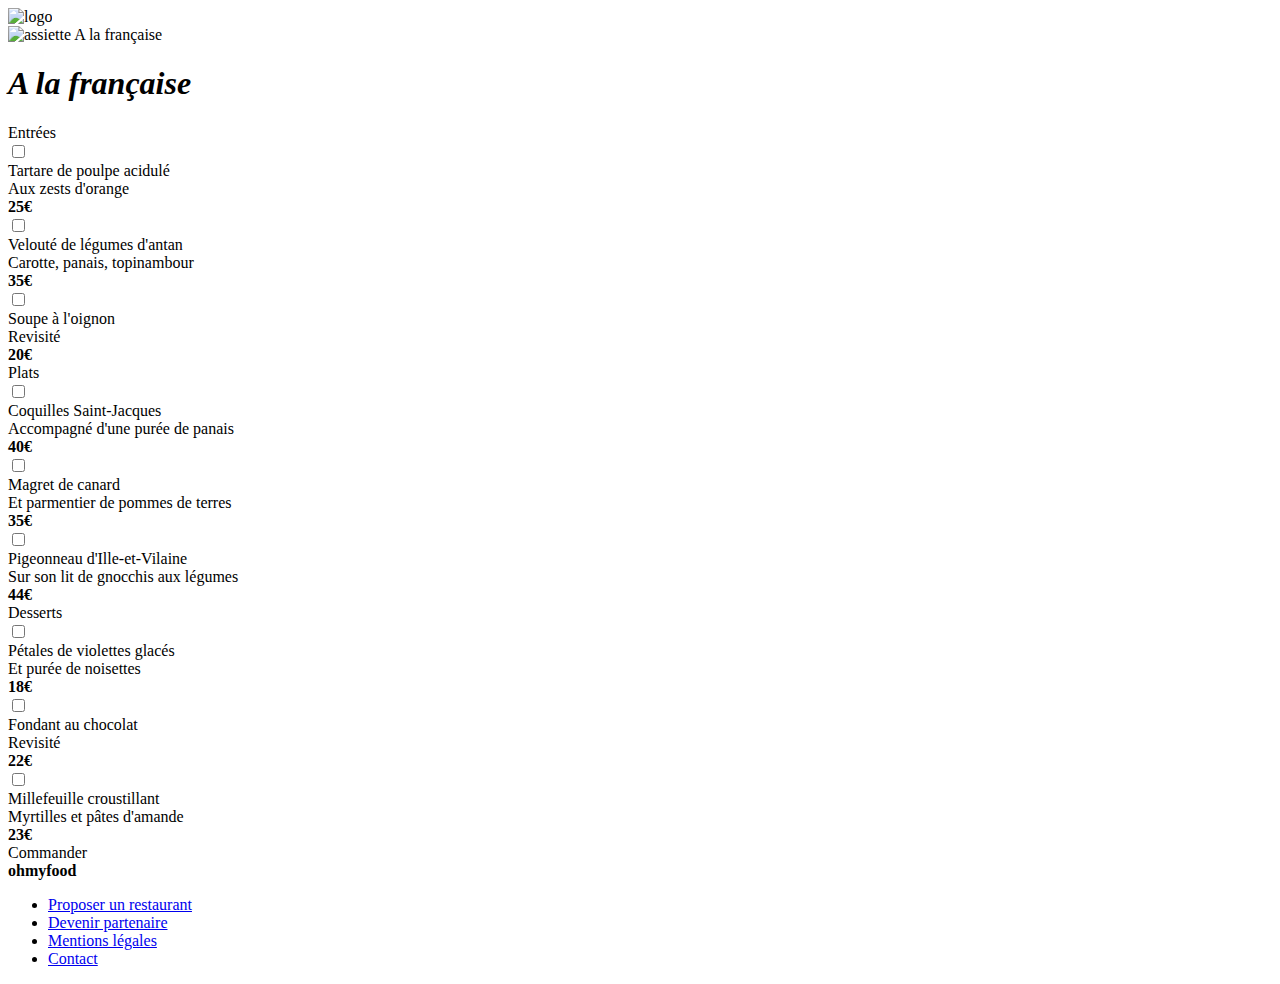
==== restaurants/a_la_francaise.html @ c6378455 "Update Caractère: Design System Config-All" ====
<!DOCTYPE html>
<html lang="fr">
	<head>
		<meta charset="UTF-8">
		<meta name="viewport" content="width=device-width, initial-scale=1.0">
		<title>Restaurant "A la française" loc Bernard Dev</title>
		<!--fonts shrikhand cdn google-->
		<link rel="preconnect" href="https://fonts.googleapis.com">
        <link rel="preconnect" href="https://fonts.gstatic.com" crossorigin>
        <link href="https://fonts.googleapis.com/css2?family=Shrikhand&display=swap" rel="stylesheet">	
	    <!--Icone fonts-->
		<link rel="stylesheet" href="https://cdnjs.cloudflare.com/ajax/libs/font-awesome/6.2.1/css/all.min.css"
			integrity="sha512-MV7K8+y+gLIBoVD59lQIYicR65iaqukzvf/nwasF0nqhPay5w/9lJmVM2hMDcnK1OnMGCdVK+iQrJ7lzPJQd1w=="
			crossorigin="anonymous" referrerpolicy="no-referrer">		
	    
		<link rel="stylesheet" href="http://localhost/Projet_4_Dev_v4/assets/css/menu_all.css">		
	</head>
	<body>
		<div class="main-container">
			<header>
				<!--Composant-1-->
				<div class="container-logo"><!--flex-->				
					<div class="flech-retourn">
						<a href="http://localhost/Projet_4_Dev_v4/index.html">
							<i class="fa-arrow-left fas"></i>
						</a>
					</div>
					<img class="logo" src="http://localhost/Projet_4_Dev_v4/assets/images/logo/ohmyfood@2x.svg" alt="logo">				
				</div>			
			</header>
			 <main>											
				<!--Composant-2-->
				<div class="container-image">
					<img class="c2-image" src="http://localhost/Projet_4_Dev_v4/assets/images/restaurants/toa-heftiba-DQKerTsQwi0-unsplash.jpg" alt="assiette A la française">
				</div>					
				<section>
					<!--Composant-3-->
					<div class="container-composant-3">	
						<div class="container-menu-top">				
							<div class="menu-top-titre">					
								<h1 class="text-1"><I>A la française</I></h1>					
								<div class="cart-coeur ">									
									<i class="fa-regular fa-heart icon-coeur-1"></i>
									<i class="fa-solid fa-heart icon-coeur-2"></i>						
								</div>	
							</div>						
						</div>	
						<div class="container-menu-Corps">		
							<div class="menu-corp-titre text-2">Entrées</div>
							<div class="menu-corp-trait"></div>  
							<div class="animat_nas_1x">
								<!--origin-0-->
								<div class="menu-corp-carts">		
									<div class="compos-3-container">	
										<input type="checkbox"  id="compos-3-nas-0">
										<label for="compos-3-nas-0"></label>	
										<div class="compos-3-B_0"><!--flex-->	
											<div class="compos-3-B_1">
												<div class="compos-3-B_1_1 text-3">Tartare de poulpe acidulé</div>
												<div class="compos-3-B_1_1 text-4">Aux zests d'orange</div>
											</div>		
											<div class="compos-3-B_2"><strong>25€</strong></div>		
											<div class="compos-3-B_3">
												<div class="compos-3-B_3_e-1"><i class="fa-check fas compos-3-B_3_e-2"></i></div>
											</div>		
										</div>	
									</div>	
								</div>		
								<!--clone-1-->
								<div class="menu-corp-carts">		
									<div  class="compos-3-container">	
										<input type="checkbox" id="compos-3-nas-1">
										<label for="compos-3-nas-1"></label>
										<div class="compos-3-B_0"><!--flex-->	
											<div class="compos-3-B_1">
												<div class="compos-3-B_1_1 text-3">Velouté de légumes d'antan</div>
												<div class="compos-3-B_1_1 text-4">Carotte, panais, topinambour</div>
											</div>		
											<div class="compos-3-B_2"><strong>35€</strong></div>		
											<div class="compos-3-B_3">
												<div class="compos-3-B_3_e-1"><i class="fa-check fas compos-3-B_3_e-2"></i></div>
											</div>		
										</div>	
									</div>	
								</div>
								<!--clone-2-->
								<div class="menu-corp-carts">		
									<div  class="compos-3-container">	
										<input type="checkbox"  id="compos-3-nas-2">
										<label for="compos-3-nas-2"></label>
										<div class="compos-3-B_0"><!--flex-->	
											<div class="compos-3-B_1">
												<div class="compos-3-B_1_1 text-3">Soupe à l'oignon</div>
												<div class="compos-3-B_1_1 text-4">Revisité</div>
											</div>		
											<div class="compos-3-B_2"><strong>20€</strong></div>		
											<div class="compos-3-B_3">
												<div class="compos-3-B_3_e-1"><i class="fa-check fas compos-3-B_3_e-2"></i></div>
											</div>		
										</div>	
									</div>	
								</div>			
							</div>
							<div class="menu-corp-titre m-t_20 text-2">Plats</div>
							<div class="menu-corp-trait"></div>
				
							<div class="animat_nas_2x">
								<!--clone-3-->
								<div class="menu-corp-carts">		
									<div class="compos-3-container">	
										<input type="checkbox" id="compos-3-nas-3">
										<label for="compos-3-nas-3"></label>
										<div class="compos-3-B_0"><!--flex-->	
											<div class="compos-3-B_1">
												<div class="compos-3-B_1_1 text-3">Coquilles Saint-Jacques</div>
												<div class="compos-3-B_1_1 text-4">Accompagné d'une purée de panais</div>
											</div>		
											<div class="compos-3-B_2"><strong>40€</strong></div>		
											<div class="compos-3-B_3">
												<div class="compos-3-B_3_e-1"><i class="fa-check fas compos-3-B_3_e-2"></i></div>
											</div>		
										</div>	
									</div>	
								</div>		
								<!--clone-4-->
								<div class="menu-corp-carts">		
									<div  class="compos-3-container">	
										<input type="checkbox"  id="compos-3-nas-4">
										<label for="compos-3-nas-4"></label>
										<div class="compos-3-B_0"><!--flex-->	
											<div class="compos-3-B_1">
												<div class="compos-3-B_1_1 text-3">Magret de canard</div>
												<div class="compos-3-B_1_1 text-4">Et parmentier de pommes de terres</div>
											</div>		
											<div class="compos-3-B_2"><strong>35€</strong></div>		
											<div class="compos-3-B_3">
												<div class="compos-3-B_3_e-1"><i class="fa-check fas compos-3-B_3_e-2"></i></div>
											</div>		
										</div>	
									</div>	
								</div>
								<!--clone-5-->
								<div class="menu-corp-carts">		
									<div  class="compos-3-container">	
										<input type="checkbox"  id="compos-3-nas-5">
										<label for="compos-3-nas-5"></label>
										<div class="compos-3-B_0"><!--flex-->	
											<div class="compos-3-B_1">
												<div class="compos-3-B_1_1 text-3">Pigeonneau d'Ille-et-Vilaine</div>
												<div class="compos-3-B_1_1 text-4">Sur son lit de gnocchis aux légumes</div>
											</div>		
											<div class="compos-3-B_2"><strong>44€</strong></div>		
											<div class="compos-3-B_3">
												<div class="compos-3-B_3_e-1"><i class="fa-check fas compos-3-B_3_e-2"></i></div>
											</div>		
										</div>	
									</div>	
								</div>					
							</div>				
							<div class="menu-corp-titre m-t_20 text-2">Desserts</div>
							<div class="menu-corp-trait"></div>				
							<div class="animat_nas_3x">
								<!--clone-6-->
								<div class="menu-corp-carts">		
									<div class="compos-3-container">	
										<input type="checkbox" id="compos-3-nas-6">
										<label for="compos-3-nas-6"></label>	
										<div class="compos-3-B_0"><!--flex-->	
											<div class="compos-3-B_1">
												<div class="compos-3-B_1_1 text-3">Pétales de violettes glacés</div>
												<div class="compos-3-B_1_1 text-4">Et purée de noisettes</div>
											</div>		
											<div class="compos-3-B_2"><strong>18€</strong></div>		
											<div class="compos-3-B_3">
												<div class="compos-3-B_3_e-1"><i class="fa-check fas compos-3-B_3_e-2"></i></div>
											</div>		
										</div>	
									</div>	
								</div>		
								<!--clone-7-->
								<div class="menu-corp-carts">		
									<div  class="compos-3-container">	
										<input type="checkbox"  id="compos-3-nas-7">
										<label for="compos-3-nas-7"></label>
										<div class="compos-3-B_0"><!--flex-->	
											<div class="compos-3-B_1">
												<div class="compos-3-B_1_1 text-3">Fondant au chocolat</div>
												<div class="compos-3-B_1_1 text-4">Revisité</div>
											</div>		
											<div class="compos-3-B_2"><strong>22€</strong></div>		
											<div class="compos-3-B_3">
												<div class="compos-3-B_3_e-1"><i class="fa-check fas compos-3-B_3_e-2"></i></div>
											</div>		
										</div>	
									</div>	
								</div>
								<!--clone-8-->
								<div class="menu-corp-carts">		
									<div  class="compos-3-container">	
										<input type="checkbox"  id="compos-3-nas-8">
										<label for="compos-3-nas-8"></label>
										<div class="compos-3-B_0"><!--flex-->	
											<div class="compos-3-B_1">
												<div class="compos-3-B_1_1 text-3">Millefeuille croustillant</div>
												<div class="compos-3-B_1_1 text-4">Myrtilles et pâtes d'amande</div>
											</div>		
											<div class="compos-3-B_2"><strong>23€</strong></div>		
											<div class="compos-3-B_3">
												<div class="compos-3-B_3_e-1"><i class="fa-check fas compos-3-B_3_e-2"></i></div>
											</div>		
										</div>	
									</div>	
								</div>					
							</div>
						</div>
					</div>
				</section>
					<!--Composant-4-->
					<div class="container-composant-4"><!--flex-->
						<div class="composant-4-bt text-5">Commander</div>
					</div>	
			  </main>
			  <footer>
				<!--Composant-6-->
				<div class="container-footer"><!--flex-->			
					<div class="footer-e1">
						<div class="footer-e1-e1 text-6"><strong>ohmyfood</strong></div>
					</div>				
					<ul class="ul-footer-e2">				
						<li class="li-footer-e2 li-footer-e2-id_1">
							<a href="#">
								<i class="fa-utensils fas footer-icon"></i>
								<span class="footer-text-1 text-7">Proposer un restaurant</span>
							</a>						
						</li>
						<li class="li-footer-e2 li-footer-e2-id_2">
							<a href="#">
								<i class="fa-hands-helping fas  footer-icon"></i>
								<span class="footer-text-1 text-7">Devenir partenaire</span>
							</a>						
						</li>
						<li class="li-footer-e2 li-footer-e2-id_3">
							<a href="#">							
								<span class="footer-text-1 text-8">Mentions légales</span>
							</a>						
						</li>
						<li class="li-footer-e2 li-footer-e2-id_4">
							<a href="#">							
								<span class="footer-text-1 text-8">Contact</span>
							</a>						
						</li>				
					</ul>			
				</div>
			  </footer>		
        </div>	
	</body>
</html>
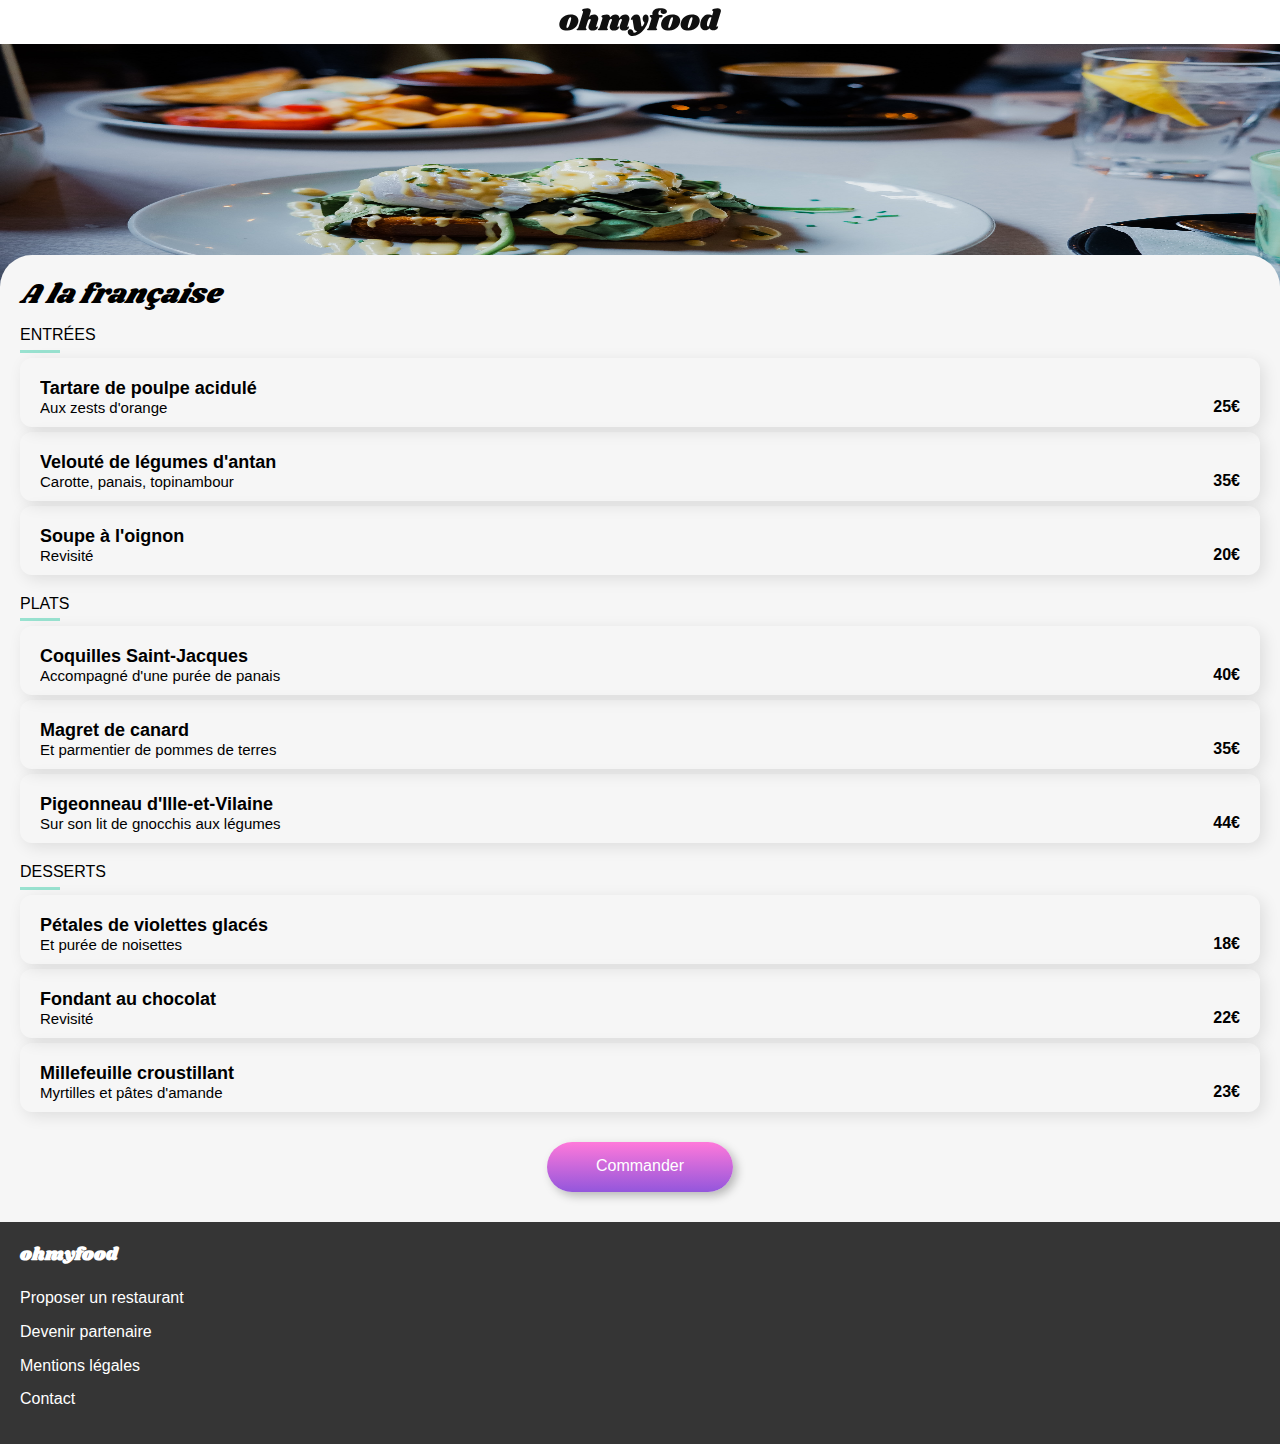
==== commit b4ff579f: "add lien page all https://locbernard35.github.io" ====
--- a/restaurants/a_la_francaise.html
+++ b/restaurants/a_la_francaise.html
@@ -13,7 +13,9 @@
 			integrity="sha512-MV7K8+y+gLIBoVD59lQIYicR65iaqukzvf/nwasF0nqhPay5w/9lJmVM2hMDcnK1OnMGCdVK+iQrJ7lzPJQd1w=="
 			crossorigin="anonymous" referrerpolicy="no-referrer">		
 	    
-		<link rel="stylesheet" href="http://localhost/Projet_4_Dev_v4/assets/css/menu_all.css">		
+		<!--<link rel="stylesheet" href="https://locbernard35.github.io/Ohmyfood/assets/css/menu_all.css">-->	
+		<!--Saas&Scss-->
+		<link rel="stylesheet" href="https://locbernard35.github.io/Ohmyfood/assets/css/menu_output_saas.css">
 	</head>
 	<body>
 		<div class="main-container">
@@ -21,17 +23,17 @@
 				<!--Composant-1-->
 				<div class="container-logo"><!--flex-->				
 					<div class="flech-retourn">
-						<a href="http://localhost/Projet_4_Dev_v4/index.html">
+						<a href="https://locbernard35.github.io/Ohmyfood/index.html">
 							<i class="fa-arrow-left fas"></i>
 						</a>
 					</div>
-					<img class="logo" src="http://localhost/Projet_4_Dev_v4/assets/images/logo/ohmyfood@2x.svg" alt="logo">				
+					<img class="logo" src="https://locbernard35.github.io/Ohmyfood/assets/images/logo/ohmyfood@2x.svg" alt="logo">				
 				</div>			
 			</header>
 			 <main>											
 				<!--Composant-2-->
 				<div class="container-image">
-					<img class="c2-image" src="http://localhost/Projet_4_Dev_v4/assets/images/restaurants/toa-heftiba-DQKerTsQwi0-unsplash.jpg" alt="assiette A la française">
+					<img class="c2-image" src="https://locbernard35.github.io/Ohmyfood/assets/images/restaurants/toa-heftiba-DQKerTsQwi0-unsplash.jpg" alt="assiette A la française">
 				</div>					
 				<section>
 					<!--Composant-3-->
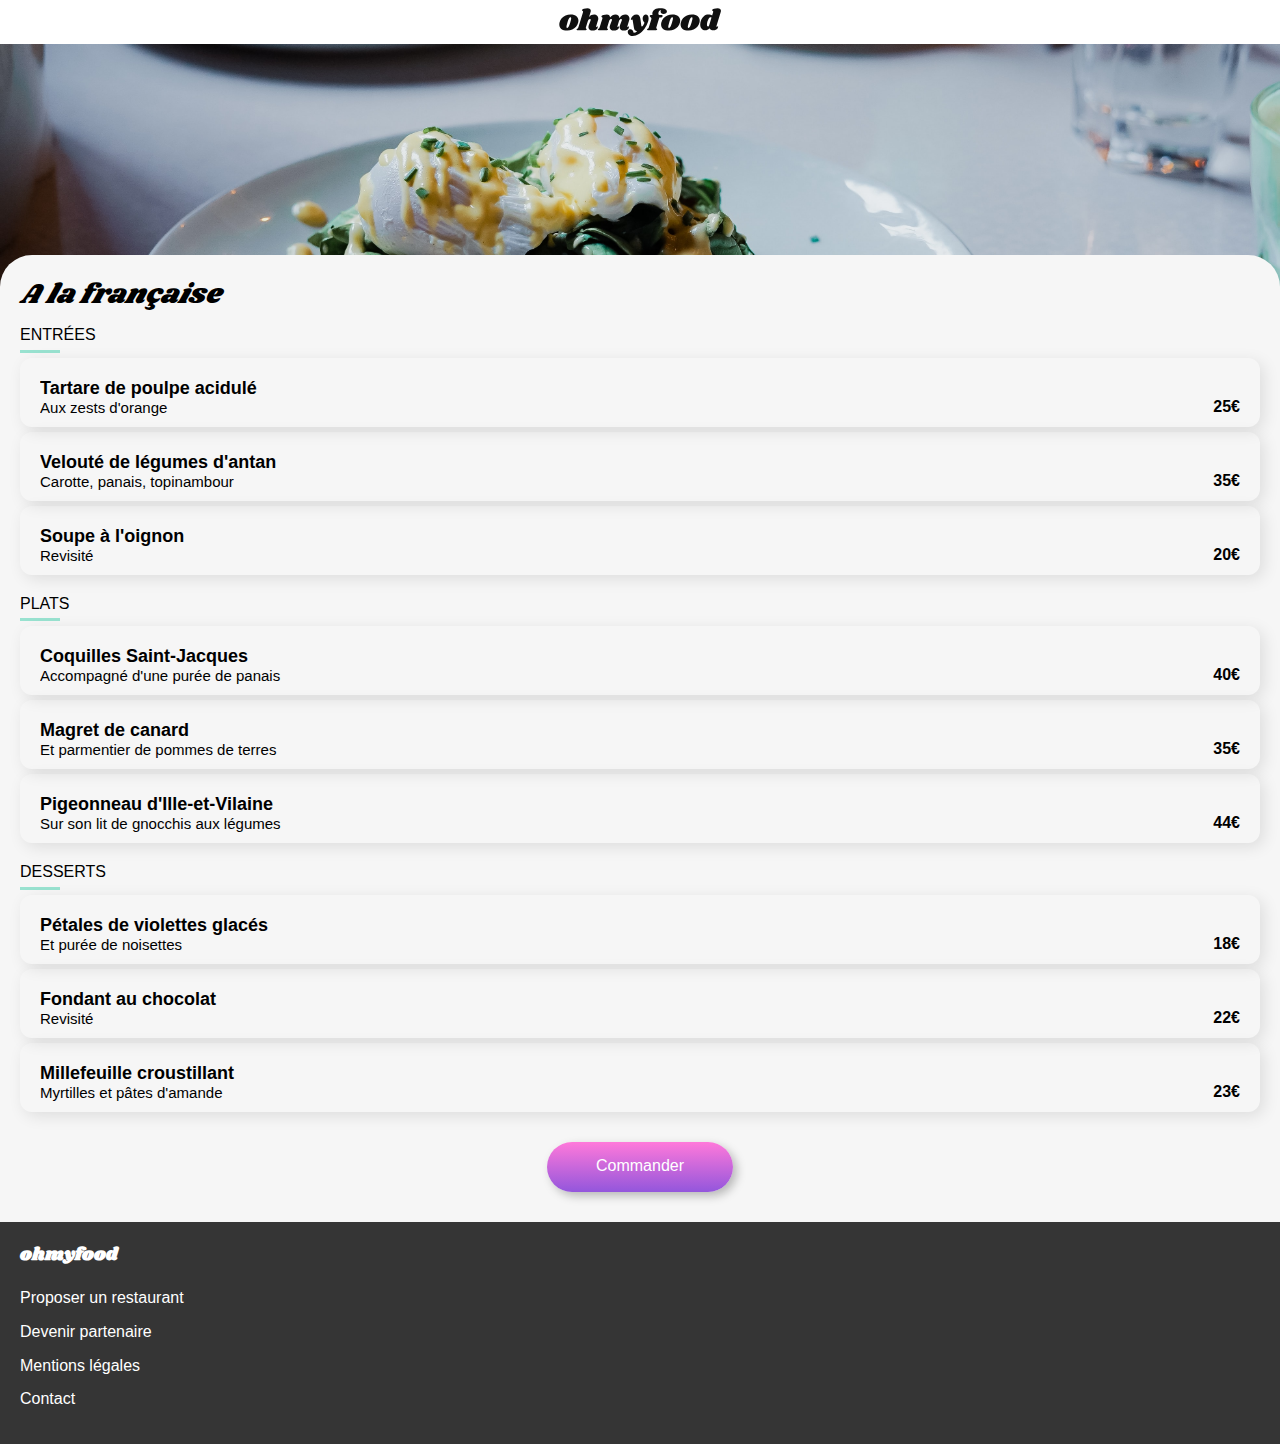
==== commit 064a9c69: "Update : add Hover menu Fonctionnement +  page menu correction etirements images + new  position  te" ====
--- a/restaurants/a_la_francaise.html
+++ b/restaurants/a_la_francaise.html
@@ -4,6 +4,7 @@
 		<meta charset="UTF-8">
 		<meta name="viewport" content="width=device-width, initial-scale=1.0">
 		<title>Restaurant "A la française" loc Bernard Dev</title>
+		<link rel="icon" type="image/x-icon" href="https://locbernard35.github.io/Ohmyfood/assets/images/favicon.ico">
 		<!--fonts shrikhand cdn google-->
 		<link rel="preconnect" href="https://fonts.googleapis.com">
         <link rel="preconnect" href="https://fonts.gstatic.com" crossorigin>
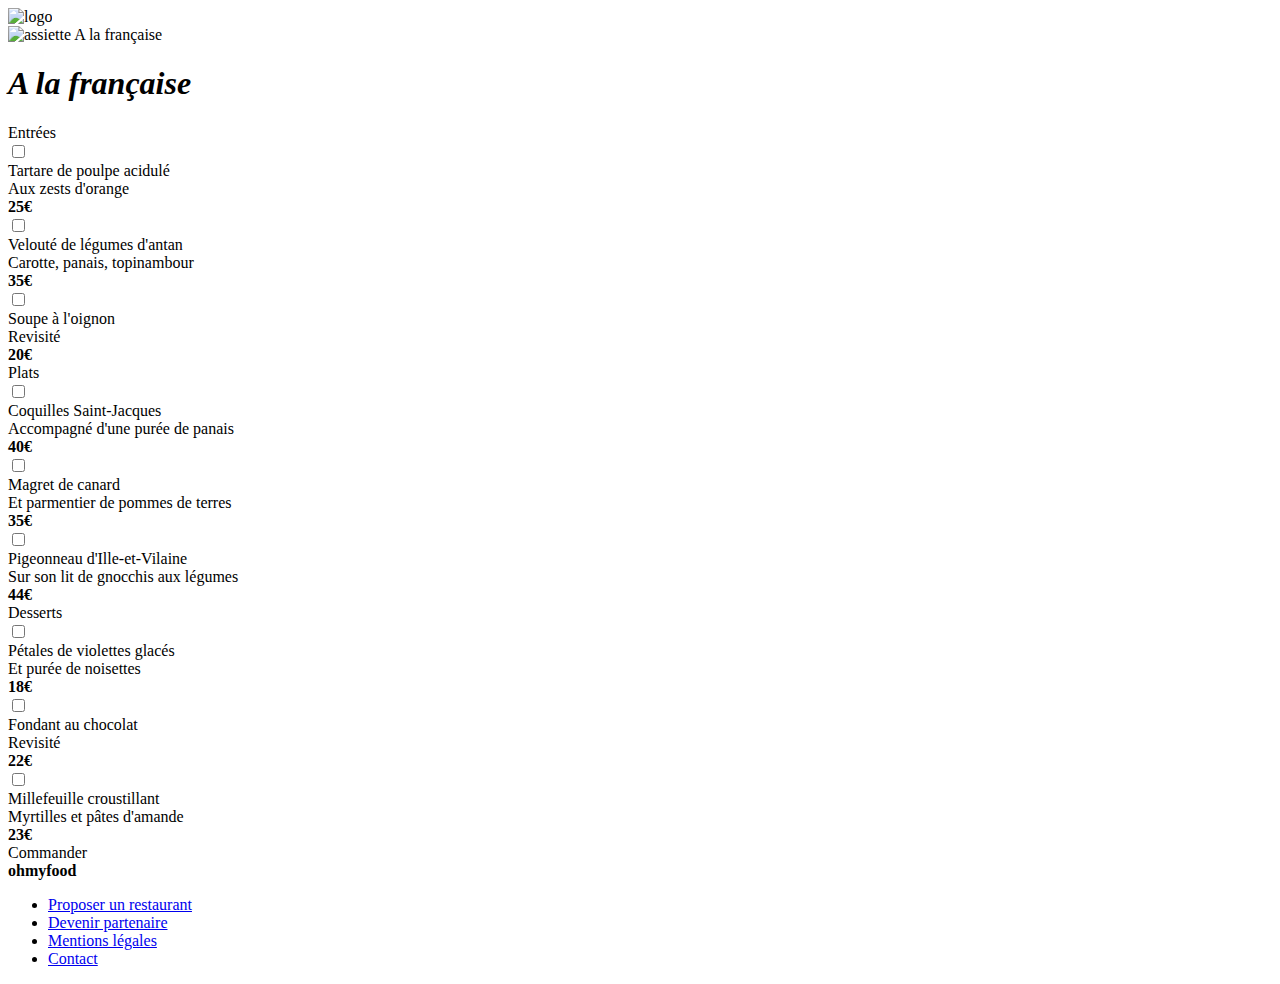
==== commit f0ff688e: "update : page acceuil imge Étirement" ====
--- a/restaurants/a_la_francaise.html
+++ b/restaurants/a_la_francaise.html
@@ -4,7 +4,7 @@
 		<meta charset="UTF-8">
 		<meta name="viewport" content="width=device-width, initial-scale=1.0">
 		<title>Restaurant "A la française" loc Bernard Dev</title>
-		<link rel="icon" type="image/x-icon" href="https://locbernard35.github.io/Ohmyfood/assets/images/favicon.ico">
+		<link rel="icon" type="image/x-icon" href="https://locbernard35.github.ioOhmyfood/assets/images/favicon.ico">
 		<!--fonts shrikhand cdn google-->
 		<link rel="preconnect" href="https://fonts.googleapis.com">
         <link rel="preconnect" href="https://fonts.gstatic.com" crossorigin>
@@ -14,9 +14,9 @@
 			integrity="sha512-MV7K8+y+gLIBoVD59lQIYicR65iaqukzvf/nwasF0nqhPay5w/9lJmVM2hMDcnK1OnMGCdVK+iQrJ7lzPJQd1w=="
 			crossorigin="anonymous" referrerpolicy="no-referrer">		
 	    
-		<!--<link rel="stylesheet" href="https://locbernard35.github.io/Ohmyfood/assets/css/menu_all.css">-->	
+		<!--<link rel="stylesheet" href="https://locbernard35.github.ioOhmyfood/assets/css/menu_all.css">-->	
 		<!--Saas&Scss-->
-		<link rel="stylesheet" href="https://locbernard35.github.io/Ohmyfood/assets/css/menu_output_saas.css">
+		<link rel="stylesheet" href="https://locbernard35.github.ioOhmyfood/assets/css/menu_output_saas.css">
 	</head>
 	<body>
 		<div class="main-container">
@@ -24,17 +24,17 @@
 				<!--Composant-1-->
 				<div class="container-logo"><!--flex-->				
 					<div class="flech-retourn">
-						<a href="https://locbernard35.github.io/Ohmyfood/index.html">
+						<a href="https://locbernard35.github.ioOhmyfood/index.html">
 							<i class="fa-arrow-left fas"></i>
 						</a>
 					</div>
-					<img class="logo" src="https://locbernard35.github.io/Ohmyfood/assets/images/logo/ohmyfood@2x.svg" alt="logo">				
+					<img class="logo" src="https://locbernard35.github.ioOhmyfood/assets/images/logo/ohmyfood@2x.svg" alt="logo">				
 				</div>			
 			</header>
 			 <main>											
 				<!--Composant-2-->
 				<div class="container-image">
-					<img class="c2-image" src="https://locbernard35.github.io/Ohmyfood/assets/images/restaurants/toa-heftiba-DQKerTsQwi0-unsplash.jpg" alt="assiette A la française">
+					<img class="c2-image" src="https://locbernard35.github.ioOhmyfood/assets/images/restaurants/toa-heftiba-DQKerTsQwi0-unsplash.jpg" alt="assiette A la française">
 				</div>					
 				<section>
 					<!--Composant-3-->
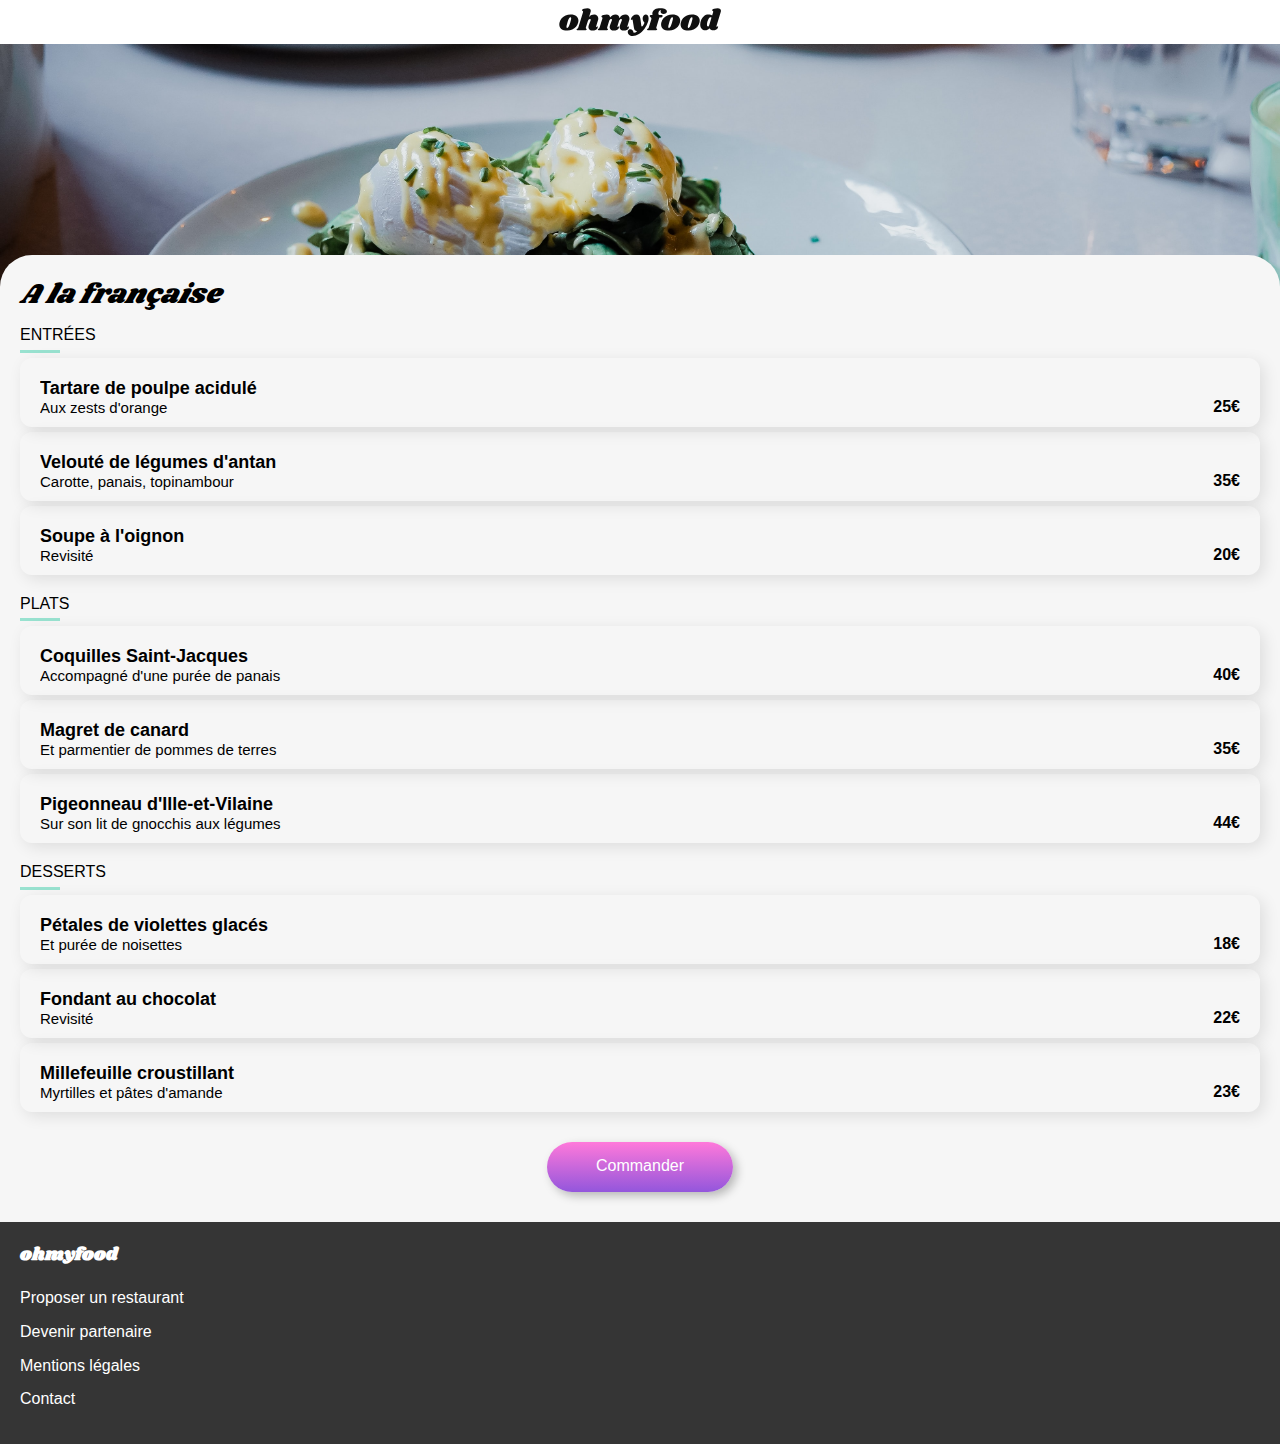
==== commit 1449c966: "update lien" ====
--- a/restaurants/a_la_francaise.html
+++ b/restaurants/a_la_francaise.html
@@ -4,7 +4,7 @@
 		<meta charset="UTF-8">
 		<meta name="viewport" content="width=device-width, initial-scale=1.0">
 		<title>Restaurant "A la française" loc Bernard Dev</title>
-		<link rel="icon" type="image/x-icon" href="https://locbernard35.github.ioOhmyfood/assets/images/favicon.ico">
+		<link rel="icon" type="image/x-icon" href="https://locbernard35.github.io/Ohmyfood/assets/images/favicon.ico">
 		<!--fonts shrikhand cdn google-->
 		<link rel="preconnect" href="https://fonts.googleapis.com">
         <link rel="preconnect" href="https://fonts.gstatic.com" crossorigin>
@@ -14,9 +14,9 @@
 			integrity="sha512-MV7K8+y+gLIBoVD59lQIYicR65iaqukzvf/nwasF0nqhPay5w/9lJmVM2hMDcnK1OnMGCdVK+iQrJ7lzPJQd1w=="
 			crossorigin="anonymous" referrerpolicy="no-referrer">		
 	    
-		<!--<link rel="stylesheet" href="https://locbernard35.github.ioOhmyfood/assets/css/menu_all.css">-->	
+		<!--<link rel="stylesheet" href="https://locbernard35.github.io/Ohmyfood/assets/css/menu_all.css">-->	
 		<!--Saas&Scss-->
-		<link rel="stylesheet" href="https://locbernard35.github.ioOhmyfood/assets/css/menu_output_saas.css">
+		<link rel="stylesheet" href="https://locbernard35.github.io/Ohmyfood/assets/css/menu_output_saas.css">
 	</head>
 	<body>
 		<div class="main-container">
@@ -24,17 +24,17 @@
 				<!--Composant-1-->
 				<div class="container-logo"><!--flex-->				
 					<div class="flech-retourn">
-						<a href="https://locbernard35.github.ioOhmyfood/index.html">
+						<a href="https://locbernard35.github.io/Ohmyfood/index.html">
 							<i class="fa-arrow-left fas"></i>
 						</a>
 					</div>
-					<img class="logo" src="https://locbernard35.github.ioOhmyfood/assets/images/logo/ohmyfood@2x.svg" alt="logo">				
+					<img class="logo" src="https://locbernard35.github.io/Ohmyfood/assets/images/logo/ohmyfood@2x.svg" alt="logo">				
 				</div>			
 			</header>
 			 <main>											
 				<!--Composant-2-->
 				<div class="container-image">
-					<img class="c2-image" src="https://locbernard35.github.ioOhmyfood/assets/images/restaurants/toa-heftiba-DQKerTsQwi0-unsplash.jpg" alt="assiette A la française">
+					<img class="c2-image" src="https://locbernard35.github.io/Ohmyfood/assets/images/restaurants/toa-heftiba-DQKerTsQwi0-unsplash.jpg" alt="assiette A la française">
 				</div>					
 				<section>
 					<!--Composant-3-->
